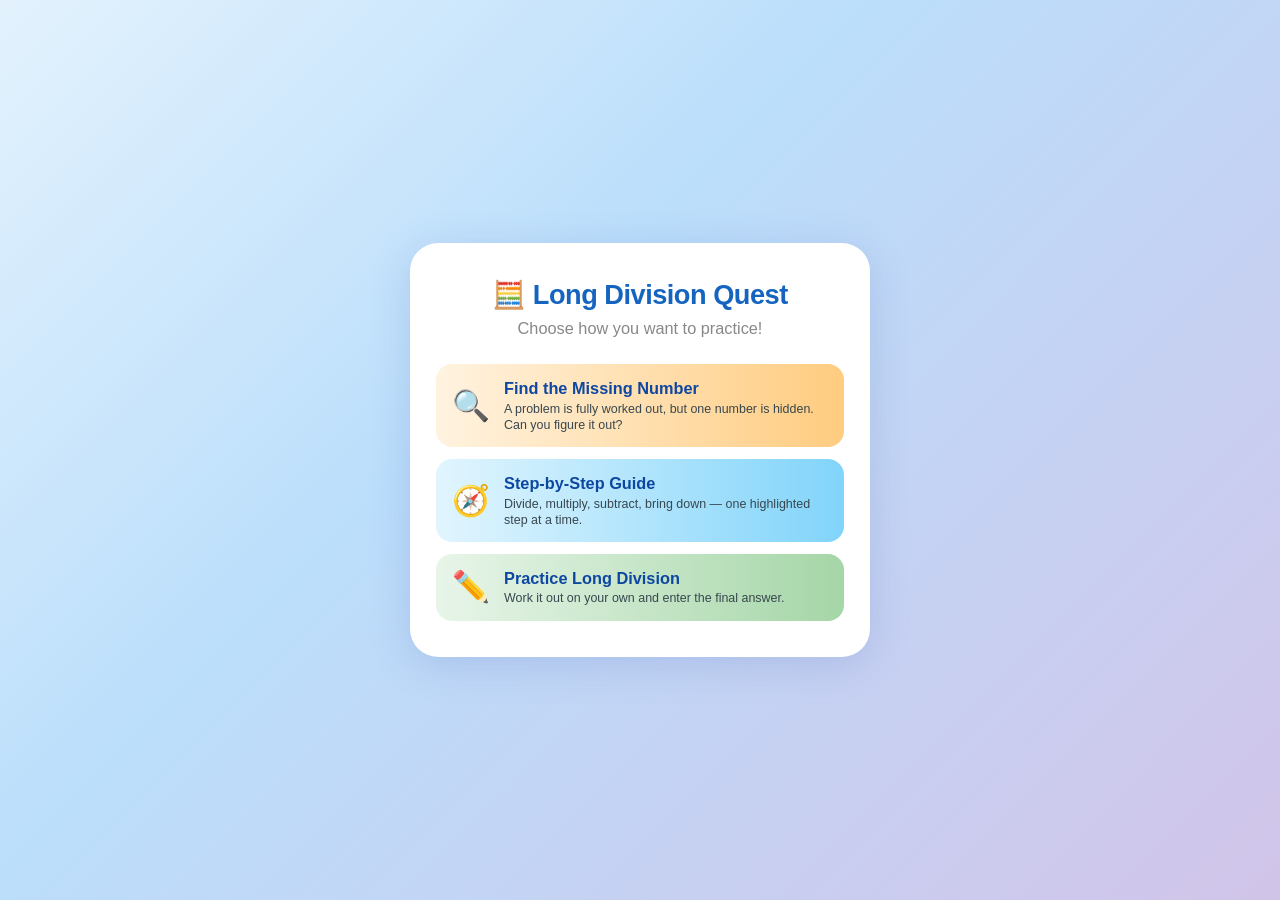
==== long-division/index.html @ de6d425b "Add Long Division Quest app with three practice modes Builds a self-contained long-division practice" ====
<!DOCTYPE html>
<html lang="en">
<head>
  <meta charset="UTF-8" />
  <meta name="viewport" content="width=device-width, initial-scale=1.0" />
  <title>Long Division Quest 🧮</title>
  <link rel="stylesheet" href="style.css" />
</head>
<body>
  <!-- Screen 1: Mode Picker -->
  <div id="screen-welcome" class="screen active">
    <div class="card">
      <div class="logo">🧮 Long Division Quest</div>
      <p class="subtitle">Choose how you want to practice!</p>
      <div class="mode-grid">
        <button class="mode-btn mode1" onclick="selectMode('missing')">
          <span class="mode-icon">🔍</span>
          <span class="mode-info">
            <span class="mode-name">Find the Missing Number</span>
            <span class="mode-desc">A problem is fully worked out, but one number is hidden. Can you figure it out?</span>
          </span>
        </button>
        <button class="mode-btn mode2" onclick="selectMode('guided')">
          <span class="mode-icon">🧭</span>
          <span class="mode-info">
            <span class="mode-name">Step-by-Step Guide</span>
            <span class="mode-desc">Divide, multiply, subtract, bring down — one highlighted step at a time.</span>
          </span>
        </button>
        <button class="mode-btn mode3" onclick="selectMode('practice')">
          <span class="mode-icon">✏️</span>
          <span class="mode-info">
            <span class="mode-name">Practice Long Division</span>
            <span class="mode-desc">Work it out on your own and enter the final answer.</span>
          </span>
        </button>
      </div>
    </div>
  </div>

  <!-- Screen 2: Difficulty Picker -->
  <div id="screen-difficulty" class="screen">
    <div class="card">
      <button class="back-btn top-back" onclick="goHome()">← Modes</button>
      <div class="logo small" id="difficulty-title">Choose your level</div>
      <p class="subtitle">How tough should the problems be?</p>
      <div class="difficulty-grid">
        <button class="diff-btn lvl1" onclick="startGame('easy')">
          <span class="diff-icon">🌱</span>
          <span class="diff-info">
            <span class="diff-name">Easy</span>
            <span class="diff-desc">1-digit divisor, 2-digit dividend</span>
          </span>
        </button>
        <button class="diff-btn lvl2" onclick="startGame('medium')">
          <span class="diff-icon">🌿</span>
          <span class="diff-info">
            <span class="diff-name">Medium</span>
            <span class="diff-desc">1-digit divisor, 3-digit dividend</span>
          </span>
        </button>
        <button class="diff-btn lvl3" onclick="startGame('hard')">
          <span class="diff-icon">🌳</span>
          <span class="diff-info">
            <span class="diff-name">Hard</span>
            <span class="diff-desc">Up to 2-digit divisor, 3–4 digits</span>
          </span>
        </button>
        <button class="diff-btn lvl4" onclick="startGame('expert')">
          <span class="diff-icon">🏔️</span>
          <span class="diff-info">
            <span class="diff-name">Expert</span>
            <span class="diff-desc">2-digit divisor, 4–5 digit dividend</span>
          </span>
        </button>
      </div>
    </div>
  </div>

  <!-- Screen 3: Game -->
  <div id="screen-game" class="screen">
    <div class="card game-card">
      <div class="game-header">
        <button class="back-btn" onclick="goHome()">← Home</button>
        <div class="score-box">
          <span id="score-display">⭐ 0</span>
          <span id="streak-display" class="streak hidden">🔥 0</span>
        </div>
        <div class="progress-wrap">
          <div id="progress-bar"></div>
        </div>
      </div>

      <div class="question-count">Problem <span id="q-num">1</span> of <span id="q-total">10</span></div>

      <div id="tableau" class="tableau"></div>

      <div id="prompt-box" class="prompt-box">
        <p id="prompt-text" class="prompt-text"></p>
        <div class="answer-row">
          <input
            id="answer-input"
            type="text"
            inputmode="numeric"
            placeholder="?"
            autocomplete="off"
            onkeydown="handleKey(event)"
          />
        </div>
        <button class="submit-btn" id="submit-btn">Check ✓</button>
      </div>

      <div id="feedback" class="feedback hidden"></div>
    </div>
  </div>

  <!-- Screen 4: Results -->
  <div id="screen-results" class="screen">
    <div class="card results-card">
      <div id="result-emoji" class="result-emoji"></div>
      <h2 id="result-title" class="result-title"></h2>
      <p id="result-msg" class="result-msg"></p>
      <div class="result-score">
        <span id="final-score"></span>
        <span class="out-of" id="final-out-of"></span>
      </div>
      <div class="result-actions">
        <button class="play-again-btn" onclick="playAgain()">Play Again 🔄</button>
        <button class="home-btn" onclick="goHome()">Change Mode 🏠</button>
      </div>
    </div>
  </div>

  <script src="app.js"></script>
</body>
</html>
---- long-division/style.css ----
/* ── Reset & Base ── */
*, *::before, *::after { box-sizing: border-box; margin: 0; padding: 0; }

:root {
  --col-w: clamp(30px, 8vw, 40px);
}

body {
  min-height: 100vh;
  font-family: 'Segoe UI', Tahoma, Geneva, Verdana, sans-serif;
  background: linear-gradient(135deg, #e3f2fd 0%, #bbdefb 40%, #d1c4e9 100%);
  display: flex;
  align-items: center;
  justify-content: center;
  padding: 16px;
}

/* ── Screens ── */
.screen { display: none; width: 100%; max-width: 460px; }
.screen.active { display: flex; justify-content: center; }

/* ── Card ── */
.card {
  background: #fff;
  border-radius: 28px;
  padding: 36px 26px;
  box-shadow: 0 8px 40px rgba(60, 90, 180, 0.18);
  width: 100%;
  text-align: center;
  position: relative;
}

/* ── Welcome Screen ── */
.logo {
  font-size: 1.7rem;
  font-weight: 800;
  color: #1565c0;
  margin-bottom: 8px;
  letter-spacing: -0.5px;
}
.logo.small { font-size: 1.35rem; margin-top: 6px; }

.subtitle {
  font-size: 1.02rem;
  color: #888;
  margin-bottom: 26px;
}

.mode-grid, .difficulty-grid {
  display: flex;
  flex-direction: column;
  gap: 12px;
}

.mode-btn, .diff-btn {
  display: flex;
  align-items: center;
  gap: 14px;
  padding: 14px 16px;
  border: none;
  border-radius: 16px;
  cursor: pointer;
  font-family: inherit;
  text-align: left;
  transition: transform 0.15s, box-shadow 0.15s;
}
.mode-btn:hover, .diff-btn:hover { transform: translateY(-3px); box-shadow: 0 6px 20px rgba(0,0,0,0.12); }
.mode-btn:active, .diff-btn:active { transform: translateY(0); }

.mode-btn.mode1 { background: linear-gradient(90deg, #fff3e0, #ffcc80); }
.mode-btn.mode2 { background: linear-gradient(90deg, #e1f5fe, #81d4fa); }
.mode-btn.mode3 { background: linear-gradient(90deg, #e8f5e9, #a5d6a7); }

.diff-btn.lvl1 { background: linear-gradient(90deg, #f1f8e9, #c5e1a5); }
.diff-btn.lvl2 { background: linear-gradient(90deg, #e0f2f1, #80cbc4); }
.diff-btn.lvl3 { background: linear-gradient(90deg, #e8eaf6, #9fa8da); }
.diff-btn.lvl4 { background: linear-gradient(90deg, #efebe9, #bcaaa4); }

.mode-icon { font-size: 1.9rem; flex-shrink: 0; }
.diff-icon { font-size: 1.7rem; flex-shrink: 0; }

.mode-info, .diff-info {
  display: flex;
  flex-direction: column;
  align-items: flex-start;
  flex: 1;
  gap: 2px;
}

.mode-name { font-size: 1.02rem; font-weight: 700; color: #0d47a1; line-height: 1.25; }
.mode-desc { font-size: 0.78rem; color: #37474f; line-height: 1.3; }

.diff-name { font-size: 1.05rem; font-weight: 700; color: #0d47a1; line-height: 1.2; }
.diff-desc { font-size: 0.78rem; color: #37474f; }

.top-back { margin-bottom: 4px; }

/* ── Game Screen ── */
.game-card { padding: 22px 20px 26px; }

.game-header {
  display: flex;
  align-items: center;
  justify-content: space-between;
  margin-bottom: 6px;
  gap: 10px;
}

.back-btn {
  background: #e3f2fd;
  border: none;
  border-radius: 12px;
  padding: 8px 14px;
  font-size: 0.85rem;
  font-weight: 700;
  color: #1565c0;
  cursor: pointer;
  flex-shrink: 0;
  transition: background 0.15s;
}
.back-btn:hover { background: #bbdefb; }

.score-box {
  display: flex;
  gap: 10px;
  font-size: 1rem;
  font-weight: 800;
  color: #283593;
}

.streak { color: #e65100; }
.hidden { display: none !important; }

.progress-wrap {
  flex: 1;
  height: 8px;
  background: #e8eaf6;
  border-radius: 99px;
  overflow: hidden;
  min-width: 50px;
}

#progress-bar {
  height: 100%;
  background: linear-gradient(90deg, #42a5f5, #7e57c2);
  border-radius: 99px;
  transition: width 0.4s ease;
  width: 0%;
}

.question-count {
  font-size: 0.85rem;
  color: #aaa;
  margin-bottom: 18px;
}

/* ── Tableau (long division layout) ── */
.tableau {
  display: grid;
  justify-content: center;
  align-items: center;
  row-gap: 4px;
  column-gap: 2px;
  margin: 0 auto 22px;
  font-family: 'Consolas', 'Menlo', monospace;
  font-weight: 800;
  font-size: clamp(1.1rem, 5vw, 1.5rem);
  color: #263238;
  user-select: none;
}

.cell {
  display: flex;
  align-items: center;
  justify-content: center;
  height: clamp(30px, 8vw, 40px);
  min-width: var(--col-w);
  position: relative;
  transition: background 0.2s, box-shadow 0.2s;
  border-radius: 6px;
}

.divisor-cell {
  justify-content: flex-end;
  padding-right: 6px;
  color: #1565c0;
}

.spine {
  border-left: 3px solid #37474f;
  min-width: 0;
  width: 10px;
}

.divline {
  border-top: 3px solid #37474f;
  color: #263238;
}

.quotient-cell { color: #2e7d32; }
.product-cell, .minus-cell { color: #ad1457; font-size: 0.92em; }
.product-cell { border-bottom: 2px solid #ad1457; }
.result-cell { color: #283593; font-size: 0.95em; }

.cell.highlight {
  background: #fff59d;
  box-shadow: 0 0 0 3px #fbc02d;
}

.tableau-input {
  width: 100%;
  min-width: 34px;
  height: 100%;
  font: inherit;
  text-align: center;
  color: #c2185b;
  background: #fce4ec;
  border: 2px solid #f06292;
  border-radius: 6px;
  outline: none;
  padding: 0 2px;
}
.tableau-input:focus { border-color: #ab47bc; box-shadow: 0 0 0 3px rgba(171,71,188,0.2); }

.cell-correct { background: #e8f5e9 !important; border-color: #66bb6a !important; color: #2e7d32 !important; }
.cell-wrong { background: #ffebee !important; border-color: #ef5350 !important; color: #c62828 !important; }

/* ── Prompt / answer area ── */
.prompt-box { margin-bottom: 6px; }

.prompt-text {
  font-size: 0.98rem;
  font-weight: 700;
  color: #37474f;
  margin-bottom: 12px;
  min-height: 1.3em;
}

.answer-row {
  display: flex;
  gap: 10px;
  align-items: stretch;
  min-width: 0;
}
.answer-row > * { min-width: 0; flex: 1; }

.answer-row input[type="text"] {
  flex: 1;
  font-size: 1.3rem;
  font-weight: 800;
  color: #1565c0;
  text-align: center;
  border: 3px solid #bbdefb;
  border-radius: 14px;
  padding: 10px;
  outline: none;
  font-family: inherit;
  min-width: 0;
}
.answer-row input[type="text"]:focus {
  border-color: #7e57c2;
  box-shadow: 0 0 0 4px rgba(126, 87, 194, 0.15);
}

.submit-btn {
  padding: 12px 20px;
  border: none;
  border-radius: 14px;
  background: linear-gradient(90deg, #42a5f5, #7e57c2);
  color: #fff;
  font-size: 1.02rem;
  font-weight: 800;
  font-family: inherit;
  cursor: pointer;
  transition: transform 0.15s, box-shadow 0.15s;
  white-space: nowrap;
}
.submit-btn:hover { transform: translateY(-2px); box-shadow: 0 6px 18px rgba(126,87,194,0.35); }
.submit-btn:active { transform: translateY(0); }

.practice-inputs {
  display: flex;
  gap: 12px;
  width: 100%;
  min-width: 0;
}
.practice-label {
  flex: 1;
  min-width: 0;
  display: flex;
  flex-direction: column;
  gap: 4px;
  font-size: 0.78rem;
  font-weight: 700;
  color: #37474f;
  text-align: left;
}
.practice-label input {
  width: 100%;
  min-width: 0;
  font-size: 1.2rem;
  font-weight: 800;
  color: #1565c0;
  text-align: center;
  border: 3px solid #bbdefb;
  border-radius: 12px;
  padding: 8px;
  outline: none;
  font-family: inherit;
}
.practice-label input:focus {
  border-color: #7e57c2;
  box-shadow: 0 0 0 4px rgba(126, 87, 194, 0.15);
}

/* ── Feedback ── */
.feedback {
  margin-top: 16px;
  padding: 12px 16px;
  border-radius: 14px;
  font-size: 1rem;
  font-weight: 700;
  animation: popIn 0.25s ease;
}
.feedback.correct { background: #e8f5e9; color: #2e7d32; border: 2px solid #a5d6a7; }
.feedback.wrong   { background: #fce4ec; color: #c62828; border: 2px solid #f48fb1; }

@keyframes popIn {
  from { opacity: 0; transform: scale(0.88); }
  to   { opacity: 1; transform: scale(1); }
}

/* ── Results Screen ── */
.results-card { padding: 40px 28px; }

.result-emoji { font-size: 4.5rem; margin-bottom: 12px; animation: bounce 0.6s ease; }

@keyframes bounce {
  0%   { transform: scale(0.5); opacity: 0; }
  70%  { transform: scale(1.15); }
  100% { transform: scale(1); opacity: 1; }
}

.result-title { font-size: 1.7rem; font-weight: 900; color: #283593; margin-bottom: 8px; }
.result-msg   { font-size: 1rem; color: #888; margin-bottom: 20px; }

.result-score {
  font-size: 3.6rem;
  font-weight: 900;
  color: #1565c0;
  margin-bottom: 28px;
  line-height: 1;
}
.out-of { font-size: 1.4rem; color: #bbb; font-weight: 600; }

.result-actions {
  display: flex;
  flex-direction: column;
  gap: 12px;
}

.play-again-btn {
  width: 100%;
  padding: 15px;
  border: none;
  border-radius: 16px;
  background: linear-gradient(90deg, #42a5f5, #7e57c2);
  color: #fff;
  font-size: 1.1rem;
  font-weight: 800;
  font-family: inherit;
  cursor: pointer;
  transition: transform 0.15s, box-shadow 0.15s;
}
.play-again-btn:hover { transform: translateY(-2px); box-shadow: 0 6px 18px rgba(126,87,194,0.35); }

.home-btn {
  width: 100%;
  padding: 13px;
  border: 3px solid #bbdefb;
  border-radius: 16px;
  background: transparent;
  color: #7e57c2;
  font-size: 1rem;
  font-weight: 700;
  font-family: inherit;
  cursor: pointer;
  transition: background 0.15s;
}
.home-btn:hover { background: #e8eaf6; }

/* ── Shake animation ── */
@keyframes shake {
  0%,100% { transform: translateX(0); }
  20%      { transform: translateX(-8px); }
  40%      { transform: translateX(8px); }
  60%      { transform: translateX(-6px); }
  80%      { transform: translateX(6px); }
}
.shake { animation: shake 0.4s ease; }

@media (max-width: 420px) {
  .practice-inputs { flex-direction: row; }
  .card { padding: 28px 16px; }
}
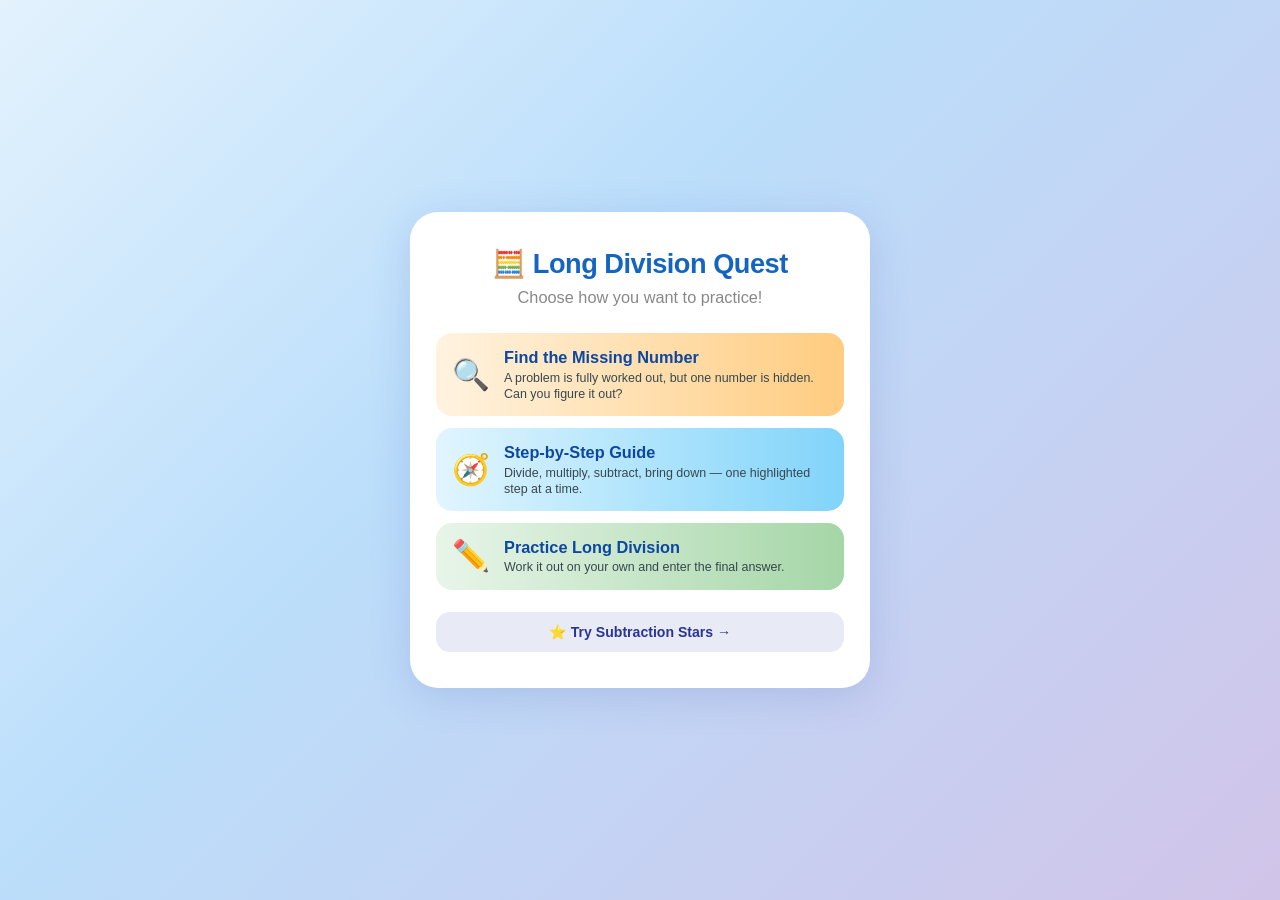
==== commit 5908ed53: "Link Subtraction Stars and Long Division Quest with cross-app navigation Adds a themed link on each " ====
--- a/long-division/index.html
+++ b/long-division/index.html
@@ -35,6 +35,7 @@
           </span>
         </button>
       </div>
+      <a class="app-switch" href="../index.html">⭐ Try Subtraction Stars →</a>
     </div>
   </div>
 
--- a/long-division/style.css
+++ b/long-division/style.css
@@ -51,6 +51,20 @@
   flex-direction: column;
   gap: 12px;
 }
+
+.app-switch {
+  display: block;
+  margin-top: 22px;
+  padding: 12px;
+  border-radius: 14px;
+  background: #e8eaf6;
+  color: #283593;
+  font-size: 0.88rem;
+  font-weight: 700;
+  text-decoration: none;
+  transition: background 0.15s, transform 0.15s;
+}
+.app-switch:hover { background: #c5cae9; transform: translateY(-2px); }
 
 .mode-btn, .diff-btn {
   display: flex;
